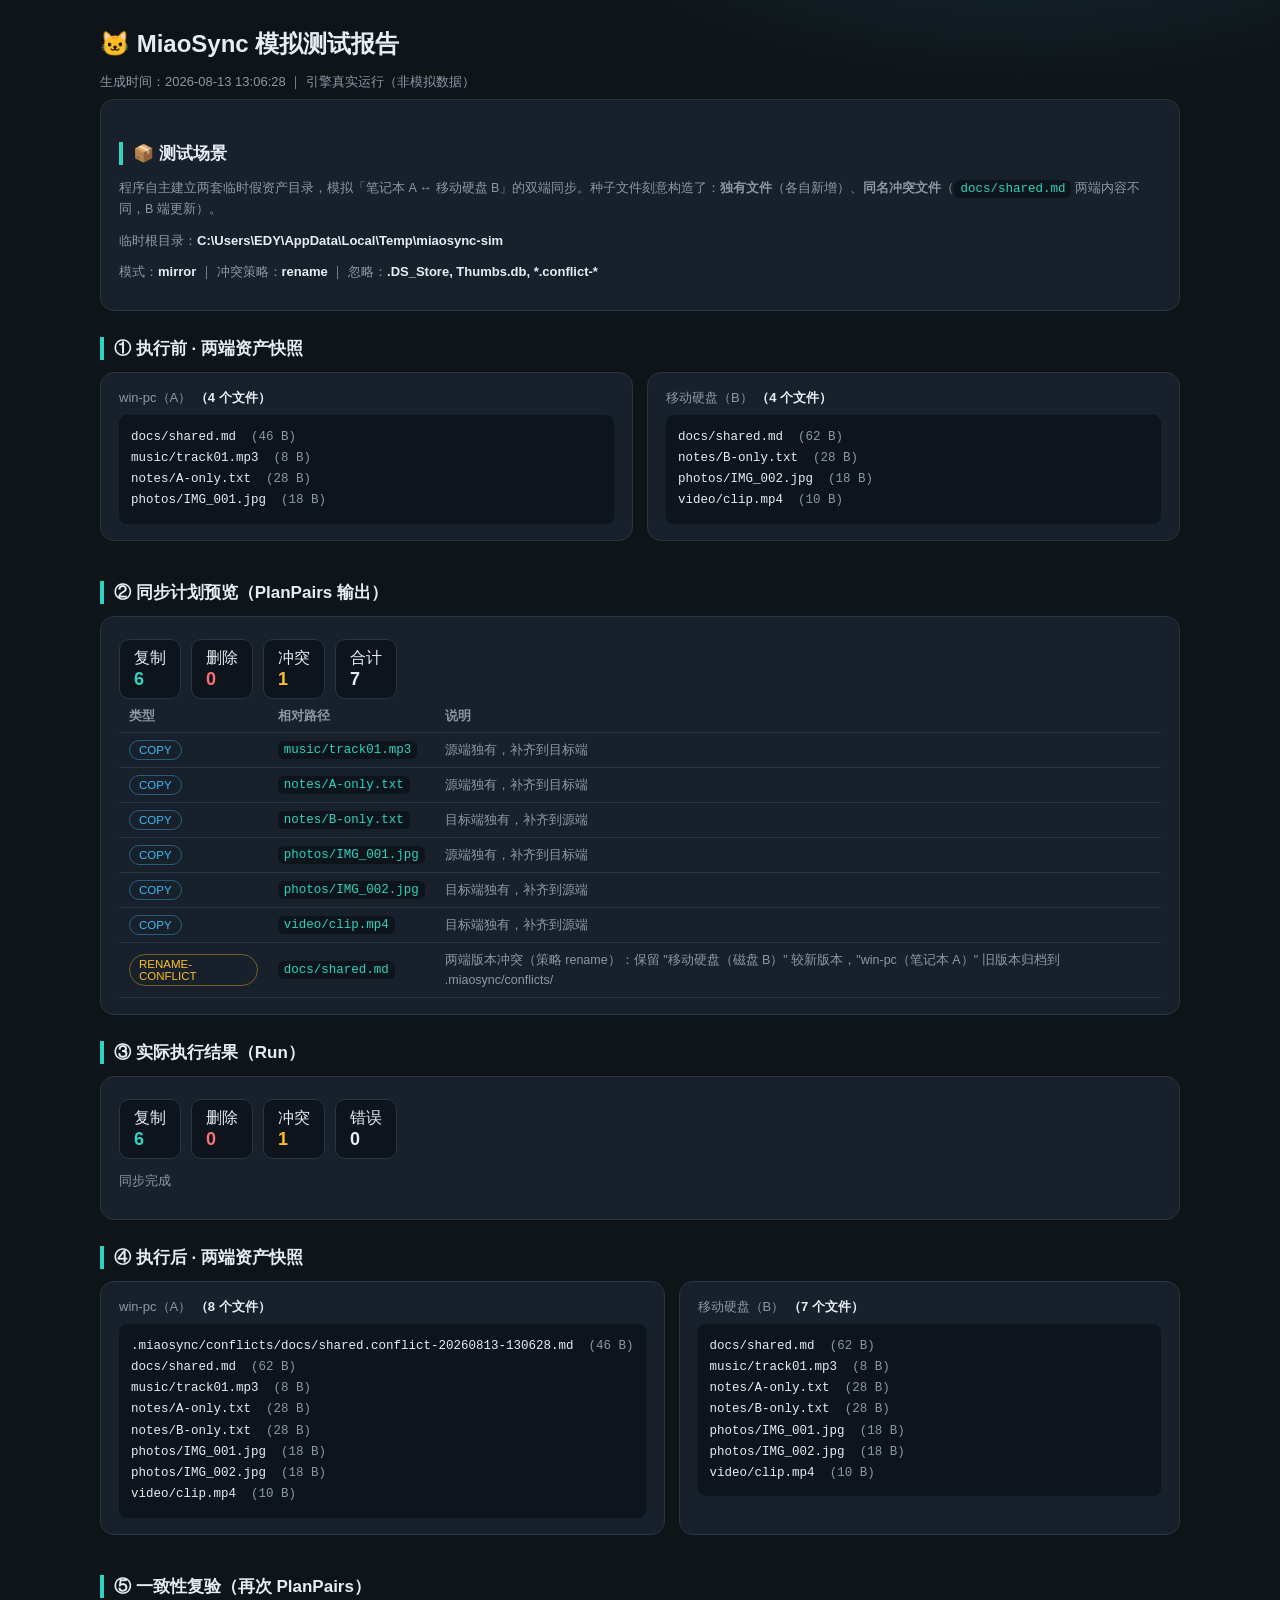
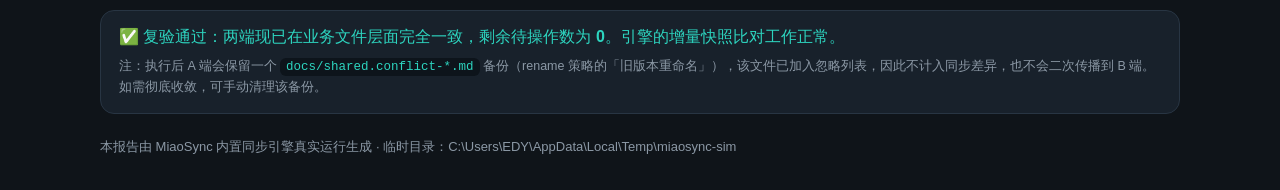
==== reports/sim-report.html @ 4f36159f "feat: 可信内核——同步引擎数据安全重构（P0/P1 全部修复，里程碑 1 验收通过） 依据《项目缺陷与优化分析报告》阶段 A/B 与《第一性原理目标达成分析报告》里程碑 1：  P0（数据安全）" ====
<!DOCTYPE html><html lang="zh-CN"><head><meta charset="UTF-8"/>
<meta name="viewport" content="width=device-width, initial-scale=1.0"/>
<title>MiaoSync 模拟测试报告</title><style>
:root{--bg:#0f1419;--card:#18212b;--border:#283543;--text:#e6edf3;--dim:#8b98a5;--accent:#2dd4bf;--warm:#f59e0b;--copy:#38bdf8;--del:#f87171;--conf:#fbbf24;}
*{box-sizing:border-box;}body{margin:0;font-family:-apple-system,"PingFang SC","Microsoft YaHei",sans-serif;background:radial-gradient(1000px 500px at 80% -10%,#16323a,#0f1419 55%);color:var(--text);padding:28px;}
.wrap{max-width:1080px;margin:0 auto;}
h1{font-size:24px;margin:0 0 4px;}h2{font-size:17px;margin:26px 0 12px;border-left:4px solid var(--accent);padding-left:10px;}
.sub{color:var(--dim);font-size:13px;margin-bottom:8px;}
.card{background:var(--card);border:1px solid var(--border);border-radius:14px;padding:16px 18px;margin-bottom:14px;}
.cols{display:grid;grid-template-columns:1fr 1fr;gap:14px;}
@media(max-width:760px){.cols{grid-template-columns:1fr;}}
.tree{font-family:ui-monospace,Menlo,Consolas,monospace;font-size:12.5px;line-height:1.7;background:#0d141b;border-radius:8px;padding:12px;white-space:pre;overflow:auto;}
.kv{font-size:13px;color:var(--dim);} .kv b{color:var(--text);}
table{width:100%;border-collapse:collapse;font-size:12.5px;}
th,td{text-align:left;padding:7px 10px;border-bottom:1px solid var(--border);}
th{color:var(--dim);font-weight:600;}
.badge{display:inline-block;padding:3px 9px;border-radius:999px;font-size:11.5px;border:1px solid var(--border);}
.copy{color:var(--copy);border-color:rgba(56,189,248,.4);}
.del{color:var(--del);border-color:rgba(248,113,113,.4);}
.conf{color:var(--conf);border-color:rgba(251,191,36,.4);}
.stats{display:flex;gap:10px;flex-wrap:wrap;margin:6px 0 2px;}
.stat{padding:8px 14px;border-radius:10px;background:#0d141b;border:1px solid var(--border);}
.stat b{font-size:18px;display:block;}
.ok{color:var(--accent);} .warn{color:var(--conf);}
.note{color:var(--dim);font-size:12.5px;line-height:1.6;}
code{background:#0d141b;padding:2px 6px;border-radius:6px;color:var(--accent);}
</style></head><body><div class="wrap"><h1>🐱 MiaoSync 模拟测试报告</h1>
<p class="sub">生成时间：2026-08-13 13:06:28 ｜ 引擎真实运行（非模拟数据）</p><div class="card"><h2>📦 测试场景</h2>
<p class="note">程序自主建立两套临时假资产目录，模拟「笔记本 A ↔ 移动硬盘 B」的双端同步。种子文件刻意构造了：<b>独有文件</b>（各自新增）、<b>同名冲突文件</b>（<code>docs/shared.md</code> 两端内容不同，B 端更新）。</p>
<p class="kv">临时根目录：<b>C:\Users\EDY\AppData\Local\Temp\miaosync-sim</b></p>
<p class="kv">模式：<b>mirror</b> ｜ 冲突策略：<b>rename</b> ｜ 忽略：<b>.DS_Store, Thumbs.db, *.conflict-*</b></p>
</div><h2>① 执行前 · 两端资产快照</h2><div class="cols"><div class="card"><div class="kv" style="margin-bottom:8px">win-pc（A） <b>（4 个文件）</b></div><div class="tree">docs/shared.md  <span style="color:#8b98a5">(46 B)</span>
music/track01.mp3  <span style="color:#8b98a5">(8 B)</span>
notes/A-only.txt  <span style="color:#8b98a5">(28 B)</span>
photos/IMG_001.jpg  <span style="color:#8b98a5">(18 B)</span>
</div></div><div class="card"><div class="kv" style="margin-bottom:8px">移动硬盘（B） <b>（4 个文件）</b></div><div class="tree">docs/shared.md  <span style="color:#8b98a5">(62 B)</span>
notes/B-only.txt  <span style="color:#8b98a5">(28 B)</span>
photos/IMG_002.jpg  <span style="color:#8b98a5">(18 B)</span>
video/clip.mp4  <span style="color:#8b98a5">(10 B)</span>
</div></div></div><h2>② 同步计划预览（PlanPairs 输出）</h2>
<div class="card"><div class="stats">
<span class="stat">复制<b class="ok">6</b></span>
<span class="stat">删除<b class="del">0</b></span>
<span class="stat">冲突<b class="conf">1</b></span>
<span class="stat">合计<b>7</b></span>
</div><table><thead><tr><th>类型</th><th>相对路径</th><th>说明</th></tr></thead><tbody><tr><td><span class="badge copy">COPY</span></td><td><code>music/track01.mp3</code></td><td class="note">源端独有，补齐到目标端</td></tr><tr><td><span class="badge copy">COPY</span></td><td><code>notes/A-only.txt</code></td><td class="note">源端独有，补齐到目标端</td></tr><tr><td><span class="badge copy">COPY</span></td><td><code>notes/B-only.txt</code></td><td class="note">目标端独有，补齐到源端</td></tr><tr><td><span class="badge copy">COPY</span></td><td><code>photos/IMG_001.jpg</code></td><td class="note">源端独有，补齐到目标端</td></tr><tr><td><span class="badge copy">COPY</span></td><td><code>photos/IMG_002.jpg</code></td><td class="note">目标端独有，补齐到源端</td></tr><tr><td><span class="badge copy">COPY</span></td><td><code>video/clip.mp4</code></td><td class="note">目标端独有，补齐到源端</td></tr><tr><td><span class="badge conf">RENAME-CONFLICT</span></td><td><code>docs/shared.md</code></td><td class="note">两端版本冲突（策略 rename）：保留 &#34;移动硬盘（磁盘 B）&#34; 较新版本，&#34;win-pc（笔记本 A）&#34; 旧版本归档到 .miaosync/conflicts/</td></tr></tbody></table></div><h2>③ 实际执行结果（Run）</h2><div class="card"><div class="stats">
<span class="stat">复制<b class="ok">6</b></span>
<span class="stat">删除<b class="del">0</b></span>
<span class="stat">冲突<b class="conf">1</b></span>
<span class="stat">错误<b>0</b></span>
</div><p class="kv">同步完成</p></div><h2>④ 执行后 · 两端资产快照</h2><div class="cols"><div class="card"><div class="kv" style="margin-bottom:8px">win-pc（A） <b>（8 个文件）</b></div><div class="tree">.miaosync/conflicts/docs/shared.conflict-20260813-130628.md  <span style="color:#8b98a5">(46 B)</span>
docs/shared.md  <span style="color:#8b98a5">(62 B)</span>
music/track01.mp3  <span style="color:#8b98a5">(8 B)</span>
notes/A-only.txt  <span style="color:#8b98a5">(28 B)</span>
notes/B-only.txt  <span style="color:#8b98a5">(28 B)</span>
photos/IMG_001.jpg  <span style="color:#8b98a5">(18 B)</span>
photos/IMG_002.jpg  <span style="color:#8b98a5">(18 B)</span>
video/clip.mp4  <span style="color:#8b98a5">(10 B)</span>
</div></div><div class="card"><div class="kv" style="margin-bottom:8px">移动硬盘（B） <b>（7 个文件）</b></div><div class="tree">docs/shared.md  <span style="color:#8b98a5">(62 B)</span>
music/track01.mp3  <span style="color:#8b98a5">(8 B)</span>
notes/A-only.txt  <span style="color:#8b98a5">(28 B)</span>
notes/B-only.txt  <span style="color:#8b98a5">(28 B)</span>
photos/IMG_001.jpg  <span style="color:#8b98a5">(18 B)</span>
photos/IMG_002.jpg  <span style="color:#8b98a5">(18 B)</span>
video/clip.mp4  <span style="color:#8b98a5">(10 B)</span>
</div></div></div><h2>⑤ 一致性复验（再次 PlanPairs）</h2><div class="card"><p class="ok" style="margin:0">✅ 复验通过：两端现已在业务文件层面完全一致，剩余待操作数为 <b>0</b>。引擎的增量快照比对工作正常。</p>
<p class="note" style="margin:8px 0 0">注：执行后 A 端会保留一个 <code>docs/shared.conflict-*.md</code> 备份（rename 策略的「旧版本重命名」），该文件已加入忽略列表，因此不计入同步差异，也不会二次传播到 B 端。如需彻底收敛，可手动清理该备份。</p></div><p class="sub" style="margin-top:24px">本报告由 MiaoSync 内置同步引擎真实运行生成 · 临时目录：C:\Users\EDY\AppData\Local\Temp\miaosync-sim</p></div></body></html>
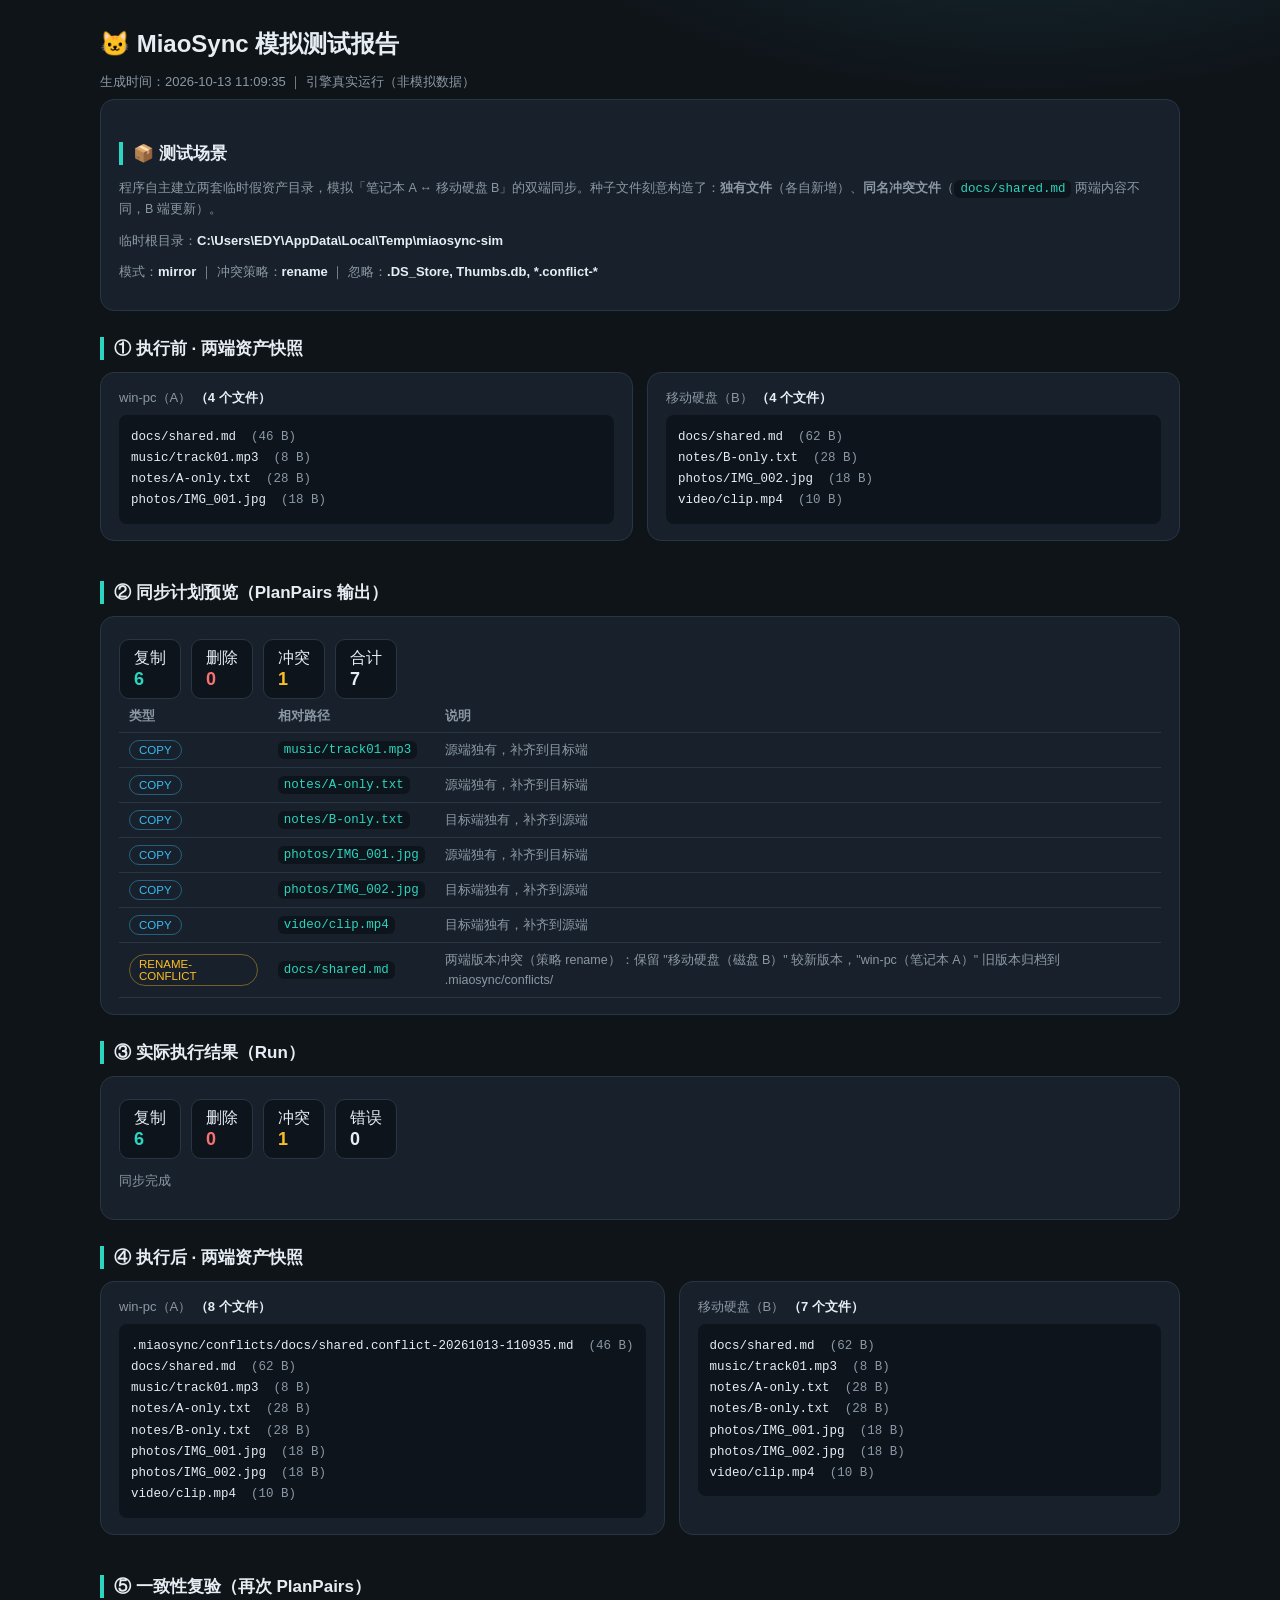
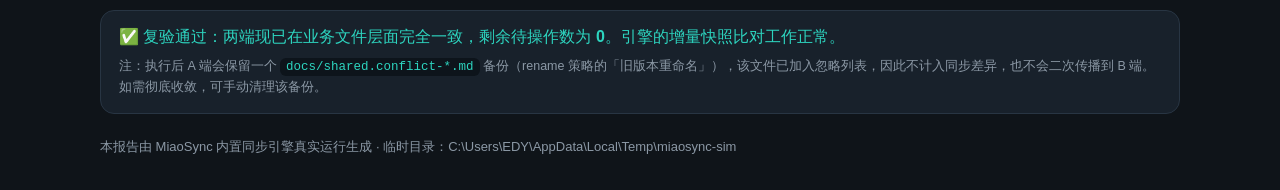
==== commit 09a75ef6: "feat: 重构比对引擎性能(50000x)、支持细粒度文件勾选、文件夹置顶与模式智能记忆 - perf(sync): 第一性原理重构比对引擎为元数据快速通道+惰性哈希，585GB/11048文件比对" ====
--- a/reports/sim-report.html
+++ b/reports/sim-report.html
@@ -25,7 +25,7 @@
 .note{color:var(--dim);font-size:12.5px;line-height:1.6;}
 code{background:#0d141b;padding:2px 6px;border-radius:6px;color:var(--accent);}
 </style></head><body><div class="wrap"><h1>🐱 MiaoSync 模拟测试报告</h1>
-<p class="sub">生成时间：2026-08-13 13:06:28 ｜ 引擎真实运行（非模拟数据）</p><div class="card"><h2>📦 测试场景</h2>
+<p class="sub">生成时间：2026-10-13 11:09:35 ｜ 引擎真实运行（非模拟数据）</p><div class="card"><h2>📦 测试场景</h2>
 <p class="note">程序自主建立两套临时假资产目录，模拟「笔记本 A ↔ 移动硬盘 B」的双端同步。种子文件刻意构造了：<b>独有文件</b>（各自新增）、<b>同名冲突文件</b>（<code>docs/shared.md</code> 两端内容不同，B 端更新）。</p>
 <p class="kv">临时根目录：<b>C:\Users\EDY\AppData\Local\Temp\miaosync-sim</b></p>
 <p class="kv">模式：<b>mirror</b> ｜ 冲突策略：<b>rename</b> ｜ 忽略：<b>.DS_Store, Thumbs.db, *.conflict-*</b></p>
@@ -48,7 +48,7 @@
 <span class="stat">删除<b class="del">0</b></span>
 <span class="stat">冲突<b class="conf">1</b></span>
 <span class="stat">错误<b>0</b></span>
-</div><p class="kv">同步完成</p></div><h2>④ 执行后 · 两端资产快照</h2><div class="cols"><div class="card"><div class="kv" style="margin-bottom:8px">win-pc（A） <b>（8 个文件）</b></div><div class="tree">.miaosync/conflicts/docs/shared.conflict-20260813-130628.md  <span style="color:#8b98a5">(46 B)</span>
+</div><p class="kv">同步完成</p></div><h2>④ 执行后 · 两端资产快照</h2><div class="cols"><div class="card"><div class="kv" style="margin-bottom:8px">win-pc（A） <b>（8 个文件）</b></div><div class="tree">.miaosync/conflicts/docs/shared.conflict-20261013-110935.md  <span style="color:#8b98a5">(46 B)</span>
 docs/shared.md  <span style="color:#8b98a5">(62 B)</span>
 music/track01.mp3  <span style="color:#8b98a5">(8 B)</span>
 notes/A-only.txt  <span style="color:#8b98a5">(28 B)</span>
